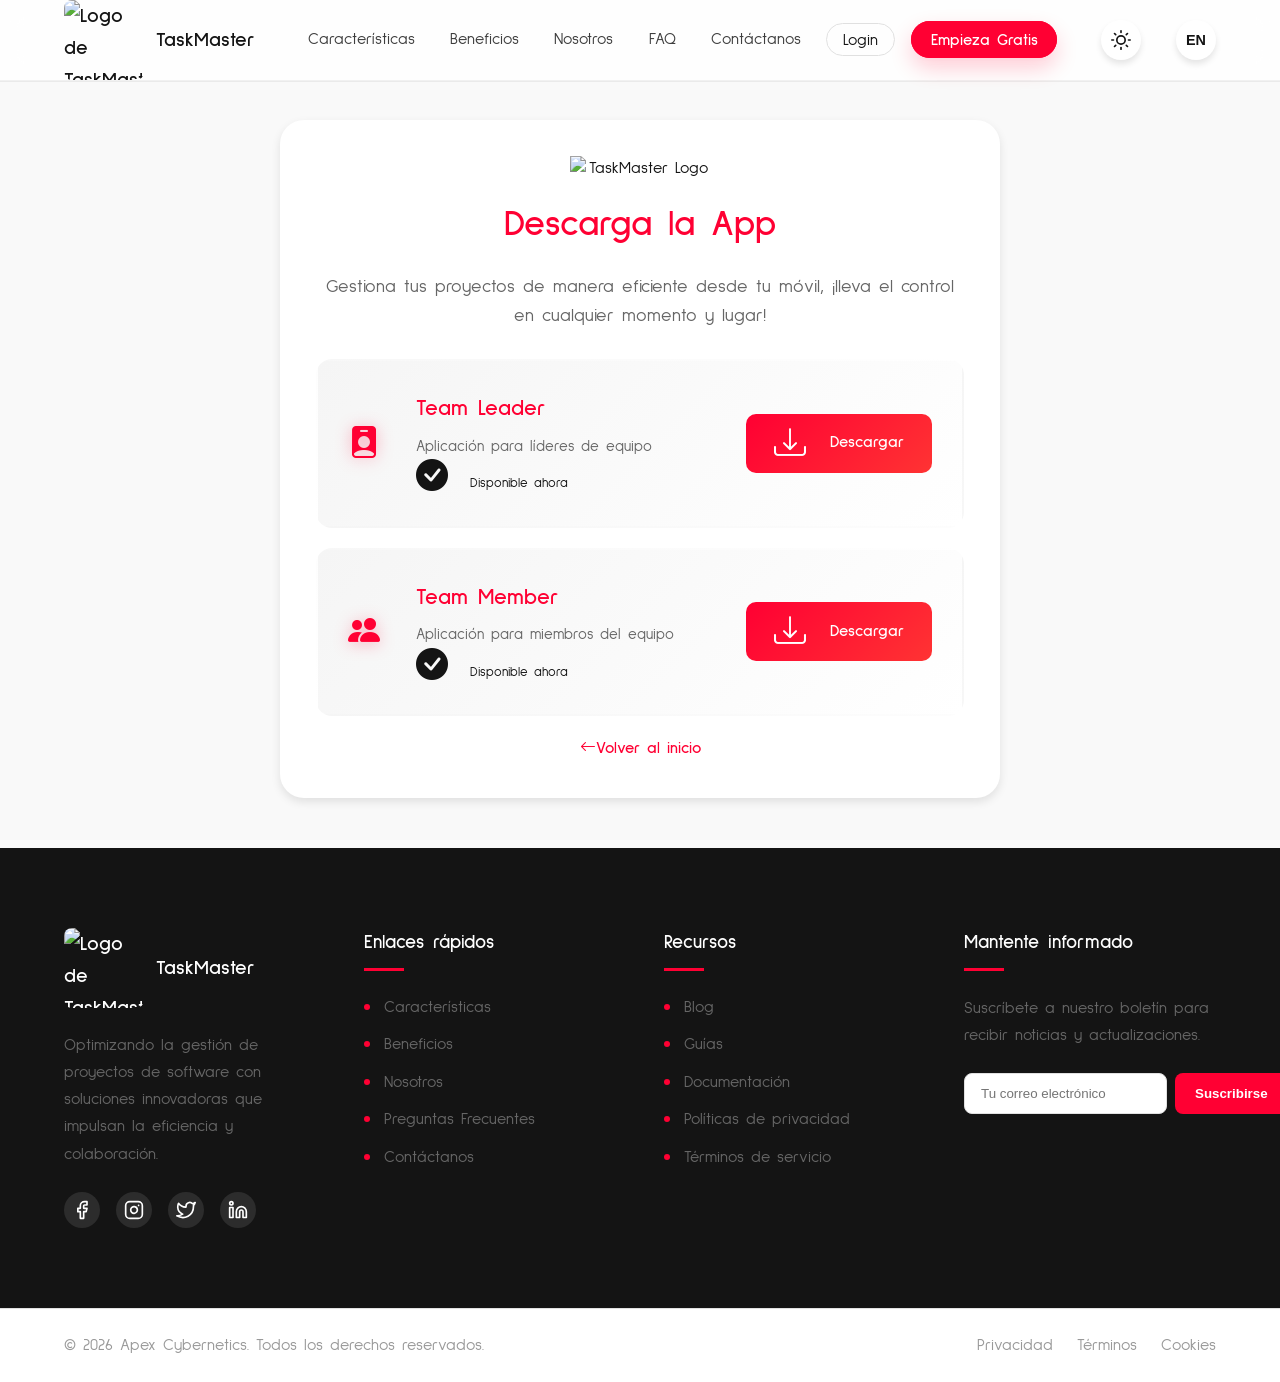
==== login.html @ 0cec5cf2 "fix" ====
<!DOCTYPE html>
<html lang="es">

<head>
  <meta charset="UTF-8">
  <meta http-equiv="X-UA-Compatible" content="IE=edge">
  <meta name="viewport" content="width=device-width, initial-scale=1.0">
  <meta name="description" content="TaskMaster - Una plataforma para optimizar la gestión de proyectos ">
  <link rel="preconnect" href="https://fonts.googleapis.com">
  <link rel="preconnect" href="https://fonts.gstatic.com" crossorigin>
  <link href="https://fonts.googleapis.com/css2?family=Sulphur+Point:wght@300;400;700&display=swap" rel="stylesheet">
  <link rel="stylesheet" href="https://cdn.jsdelivr.net/npm/bootstrap-icons@1.11.3/font/bootstrap-icons.css">
  <title>TaskMaster | Gestión de Proyectos </title>
  <link rel="stylesheet" href="styles/style.css">
</head>

<body>
  <nav class="navbar">
    <div class="nav-container">
      <a href="#" class="nav-logo">
        <img src="img/TaskMaster_logo.png" alt="Logo de TaskMaster" width="80" height="80">
        <span>TaskMaster</span>
      </a>
        <ul class="nav-menu">
          <li><a href="index.html#features" class="nav-link" data-i18n="nav.features">Características</a></li>
          <li><a href="index.html#benefits" class="nav-link" data-i18n="nav.benefits">Beneficios</a></li>
          <li><a href="index.html#about" class="nav-link" data-i18n="nav.about">Nosotros</a></li>
          <li><a href="index.html#faq-section" class="nav-link" data-i18n="nav.faq">FAQ</a></li>
          <li><a href="index.html#contact" class="nav-link" data-i18n="nav.contact">Contáctanos</a></li>
          <li>
            <a href="login.html" class="nav-link button-link button-link-login" target="_blank" rel="noopener">
              Login
            </a>
          </li>
          <li>
            <a href="login.html" class="nav-link button-link button-link-primary" target="_blank" rel="noopener">
              Empieza Gratis
            </a>
          </li>
        </ul>
      <button class="theme-toggle" aria-label="Cambiar modo oscuro/claro" title="Cambiar tema">
        <svg class="sun-icon" xmlns="http://www.w3.org/2000/svg" width="20" height="20" viewBox="0 0 24 24" fill="none" stroke="currentColor" stroke-width="2" stroke-linecap="round" stroke-linejoin="round">
          <circle cx="12" cy="12" r="5"></circle>
          <line x1="12" y1="1" x2="12" y2="3"></line>
          <line x1="12" y1="21" x2="12" y2="23"></line>
          <line x1="4.22" y1="4.22" x2="5.64" y2="5.64"></line>
          <line x1="18.36" y1="18.36" x2="19.78" y2="19.78"></line>
          <line x1="1" y1="12" x2="3" y2="12"></line>
          <line x1="21" y1="12" x2="23" y2="12"></line>
          <line x1="4.22" y1="19.78" x2="5.64" y2="18.36"></line>
          <line x1="18.36" y1="5.64" x2="19.78" y2="4.22"></line>
        </svg>
        <svg class="moon-icon" xmlns="http://www.w3.org/2000/svg" width="20" height="20" viewBox="0 0 24 24" fill="none" stroke="currentColor" stroke-width="2" stroke-linecap="round" stroke-linejoin="round">
          <path d="M21 12.79A9 9 0 1 1 11.21 3 7 7 0 0 0 21 12.79z"></path>
        </svg>
      </button>
      <button class="language-toggle" aria-label="Cambiar idioma" title="Change Language">
        <span class="lang-text">EN</span>
      </button>
      <button class="hamburger" aria-label="Menú" aria-expanded="false">
        <span class="bar"></span>
        <span class="bar"></span>
        <span class="bar"></span>
      </button>
    </div>
  </nav>


    
  <section class="download-section d-flex align-items-center justify-content-center">
  <div class="container">
    <div class="row justify-content-center">
      <div class="col-lg-6 col-md-8">
        <div class="download-card shadow-lg p-5 rounded-4 text-center">
          <img src="img/TaskMaster_logo.png" alt="TaskMaster Logo" width="100" class="mb-4" />
          <h2 class="mb-3 download-title">Descarga la App</h2>
          <p class="text-muted mb-4">Gestiona tus proyectos de manera eficiente desde tu móvil, ¡lleva el control en cualquier momento y lugar!</p>

          <!-- Contenedor para las dos plataformas lado a lado -->
          <div class="platforms">
            <!-- Tarjeta Android - Team Leader -->
            <div class="platform-card platform-team-leader">
              <div class="platform-left">
                <div class="platform-header">
                  <i class="bi bi-person-badge-fill icon-leader"></i>
                </div>
                <div class="platform-info">
                  <h5 class="platform-title">Team Leader</h5>
                  <p class="text-muted small mb-3">Aplicación para líderes de equipo</p>
                  <small class="text-success d-block mb-3">
                    <i class="bi bi-check-circle-fill"></i> Disponible ahora
                  </small>
                </div>
              </div>
              <a href="https://drive.google.com/file/d/1xfZRQQLctz9yBfrIjPKc8a32KSECrGe6/view?usp=sharing" class="btn btn-download">
                <i class="bi bi-download me-2"></i>Descargar
              </a>
            </div>

            <!-- Tarjeta Android - Team Member -->
            <div class="platform-card platform-team-member">
              <div class="platform-left">
                <div class="platform-header">
                  <i class="bi bi-people-fill fs-1 icon-people"></i>
                </div>
                <div class="platform-info">
                  <h5 class="platform-title">Team Member</h5>
                  <p class="text-muted small mb-3">Aplicación para miembros del equipo</p>
                  <small class="text-success d-block mb-3">
                    <i class="bi bi-check-circle-fill"></i> Disponible ahora
                  </small>
                </div>
              </div>
              <a href="https://drive.google.com/file/d/1HDYOTiyFlEiQrN_sR8VuqhaZn_qUZAVD/view?usp=sharing" class="btn btn-download">
                <i class="bi bi-download me-2"></i>Descargar
              </a>
            </div>
          </div>

          <div class="mt-4">
            <a href="index.html" class="back-link">
              <i class="bi bi-arrow-left me-2"></i>Volver al inicio
            </a>
          </div>
        </div>
      </div>
    </div>
  </div>
</section>










    
  <footer class="footer">
    <div class="footer-top">
      <div class="container">
        <div class="footer-grid">
          <div class="footer-info">
            <a href="#" class="footer-logo">
              <img src="img/TaskMaster_logo.png" alt="Logo de TaskMaster" width="80" height="80">
              <span>TaskMaster</span>
            </a>
            <p data-i18n="footer.description">Optimizando la gestión de proyectos de software con soluciones innovadoras que impulsan la eficiencia y
              colaboración.</p>
            <div class="footer-social">
              <a href="https://www.facebook.com" target="_blank" rel="noopener" aria-label="Facebook"
                class="social-link">
                <svg xmlns="http://www.w3.org/2000/svg" width="20" height="20" viewBox="0 0 24 24" fill="none"
                  stroke="currentColor" stroke-width="2" stroke-linecap="round" stroke-linejoin="round">
                  <path d="M18 2h-3a5 5 0 0 0-5 5v3H7v4h3v8h4v-8h3l1-4h-4V7a1 1 0 0 1 1-1h3z"></path>
                </svg>
              </a>
              <a href="https://www.instagram.com" target="_blank" rel="noopener" aria-label="Instagram"
                class="social-link">
                <svg xmlns="http://www.w3.org/2000/svg" width="20" height="20" viewBox="0 0 24 24" fill="none"
                  stroke="currentColor" stroke-width="2" stroke-linecap="round" stroke-linejoin="round">
                  <rect x="2" y="2" width="20" height="20" rx="5" ry="5"></rect>
                  <path d="M16 11.37A4 4 0 1 1 12.63 8 4 4 0 0 1 16 11.37z"></path>
                  <line x1="17.5" y1="6.5" x2="17.51" y2="6.5"></line>
                </svg>
              </a>
              <a href="https://www.x.com" target="_blank" rel="noopener" aria-label="X (Twitter)" class="social-link">
                <svg xmlns="http://www.w3.org/2000/svg" width="20" height="20" viewBox="0 0 24 24" fill="none"
                  stroke="currentColor" stroke-width="2" stroke-linecap="round" stroke-linejoin="round">
                  <path
                    d="M23 3a10.9 10.9 0 0 1-3.14 1.53 4.48 4.48 0 0 0-7.86 3v1A10.66 10.66 0 0 1 3 4s-4 9 5 13a11.64 11.64 0 0 1-7 2c9 5 20 0 20-11.5a4.5 4.5 0 0 0-.08-.83A7.72 7.72 0 0 0 23 3z">
                  </path>
                </svg>
              </a>
              <a href="https://www.linkedin.com" target="_blank" rel="noopener" aria-label="LinkedIn"
                class="social-link">
                <svg xmlns="http://www.w3.org/2000/svg" width="20" height="20" viewBox="0 0 24 24" fill="none"
                  stroke="currentColor" stroke-width="2" stroke-linecap="round" stroke-linejoin="round">
                  <path d="M16 8a6 6 0 0 1 6 6v7h-4v-7a2 2 0 0 0-2-2 2 2 0 0 0-2 2v7h-4v-7a6 6 0 0 1 6-6z"></path>
                  <rect x="2" y="9" width="4" height="12"></rect>
                  <circle cx="4" cy="4" r="2"></circle>
                </svg>
              </a>
            </div>
          </div>

          <div class="footer-links">
            <h3 data-i18n="footer.quick_links">Enlaces rápidos</h3>
            <ul>
              <li><a href="index.html#features" data-i18n="nav.features">Características</a></li>
              <li><a href="index.html#benefits" data-i18n="nav.benefits">Beneficios</a></li>
              <li><a href="index.html#about" data-i18n="nav.about">Nosotros</a></li>
              <li><a href="index.html#faq-section" data-i18n="faq.title">Preguntas frecuentes</a></li>
              <li><a href="index.html#contact" data-i18n="nav.contact">Contáctanos</a></li>
            </ul>
          </div>

          <div class="footer-links">
            <h3 data-i18n="footer.resources">Recursos</h3>
            <ul>
              <li><a href="#" data-i18n="footer.blog">Blog</a></li>
              <li><a href="#" data-i18n="footer.guides">Guías</a></li>
              <li><a href="#" data-i18n="footer.documentation">Documentación</a></li>
              <li><a href="#" data-i18n="footer.privacy_policy">Políticas de privacidad</a></li>
              <li><a href="#" data-i18n="footer.terms_service">Términos de servicio</a></li>
            </ul>
          </div>

          <div class="footer-newsletter">
            <h3 data-i18n="footer.newsletter.title">Mantente informado</h3>
            <p data-i18n="footer.newsletter.description">Suscríbete a nuestro boletín para recibir noticias y actualizaciones.</p>
            <form class="newsletter-form">
              <input type="email" data-i18n-placeholder="contact.newsletter.placeholder" placeholder="Tu correo electrónico" required>
              <button type="submit" data-i18n="contact.newsletter.button">Suscribirse</button>
            </form>
          </div>
        </div>
      </div>
    </div>

    <div class="footer-bottom">
      <div class="container">
        <div class="footer-bottom-content">
          <p data-i18n="footer.copyright">&copy; 2025 WORKHUB. Todos los derechos reservados.</p>
          <div class="footer-bottom-links">
            <a href="#" data-i18n="footer.privacy">Privacidad</a>
            <a href="#" data-i18n="footer.terms">Términos</a>
            <a href="#" data-i18n="footer.cookies">Cookies</a>
          </div>
        </div>
      </div>
    </div>
  </footer>

  <script type="text/javascript" src="https://cdn.emailjs.com/sdk/3.6.2/email.min.js" defer></script>
  <script src="js/script.js" defer></script>

</body>

</html>
---- styles/style.css ----
:root {
  --primary: #FF0033;
  --secondary: #141414;
  --white: #ffffff;
  --light-gray: #f5f5f5;
  --medium-gray: #e0e0e0;
  --dark-gray: #333333;
  --text-gray: #666666;
  --gradient-primary: linear-gradient(135deg, #ff0000 0%, #ff0707 100%);
  --shadow: 0 4px 6px rgba(0, 0, 0, 0.1);
  --shadow-lg: 0 10px 25px rgba(0, 0, 0, 0.1);
  --shadow-hover: 0 10px 20px rgba(0, 0, 0, 0.15);
  --transition: all 0.3s ease;
  --border-radius: 8px;
  --border-radius-lg: 12px;
  
  /* Variables específicas para modo claro */
  --bg-primary: #ffffff;
  --bg-secondary: #f5f5f5;
  --bg-tertiary: #141414;
  --text-primary: #141414;
  --text-secondary: #666666;
  --text-muted: #999999;
  --border-color: #e0e0e0;
  --card-bg: #ffffff;
  --nav-bg: #ffffff;
}

/* Variables para modo oscuro */
[data-theme="dark"] {
  --bg-primary: #0a0a0a;
  --bg-secondary: #141414;
  --bg-tertiary: #1a1a1a;
  --text-primary: #ffffff;
  --text-secondary: #cccccc;
  --text-muted: #888888;
  --border-color: #333333;
  --card-bg: #1a1a1a;
  --nav-bg: #0a0a0a;
  --shadow: 0 4px 6px rgba(0, 0, 0, 0.3);
  --shadow-lg: 0 10px 25px rgba(0, 0, 0, 0.4);
  --shadow-hover: 0 10px 20px rgba(0, 0, 0, 0.5);
  --light-gray: #1a1a1a;
  --medium-gray: #333333;
}

* {
  margin: 0;
  padding: 0;
  box-sizing: border-box;
}

html {
  scroll-behavior: smooth;
}

body {
  font-family: 'Sulphur Point', sans-serif;
  line-height: 1.6;
  color: var(--text-primary);
  background-color: var(--bg-primary);
  transition: background-color 0.3s ease, color 0.3s ease;
}

img {
  max-width: 100%;
  height: auto;
  display: block;
}

.container {
  width: 100%;
  max-width: 1200px;
  margin: 0 auto;
  padding: 0 1.5rem;
}

.section-title {
  font-size: 2.5rem;
  text-align: center;
  margin-bottom: 2.5rem;
  position: relative;
}

.section-title::after {
  content: '';
  display: block;
  width: 80px;
  height: 4px;
  background-color: var(--primary);
  margin: 10px auto 0;
  border-radius: 2px;
}

.highlight {
  color: var(--primary);
}

.features {
  padding: 6rem 0;
  background: linear-gradient(180deg, var(--bg-primary) 0%, var(--bg-secondary) 100%);
  color: var(--text-primary);
  transition: background-color 0.3s ease;
  position: relative;
  overflow: hidden;
}

.features .section-title {
  color: var(--text-primary);
}

.features::before {
  content: '';
  position: absolute;
  inset: 0;
  background-image: radial-gradient(circle at 15% 20%, rgba(255, 0, 51, 0.06) 0%, transparent 35%),
                    radial-gradient(circle at 85% 80%, rgba(255, 0, 51, 0.05) 0%, transparent 32%);
  pointer-events: none;
}

.features .container {
  position: relative;
  z-index: 1;
}

.section-heading--centered {
  text-align: center;
  margin-bottom: 3rem;
}

.section-kicker {
  color: var(--primary);
  font-size: 0.85rem;
  font-weight: 700;
  letter-spacing: 0.22em;
  text-transform: uppercase;
  margin-bottom: 0.75rem;
}

.feature-slider {
  max-width: 1180px;
  margin: 0 auto;
}

.feature-viewport {
  min-height: 540px;
}

.feature-slide {
  display: none;
  align-items: center;
  gap: 3rem;
  background: rgba(255, 255, 255, 0.72);
  border: 1px solid rgba(0, 0, 0, 0.05);
  border-radius: 32px;
  padding: 2rem;
  box-shadow: 0 18px 45px rgba(0, 0, 0, 0.08);
  backdrop-filter: blur(10px);
  -webkit-backdrop-filter: blur(10px);
}

[data-theme="dark"] .feature-slide {
  background: rgba(26, 26, 26, 0.84);
  border-color: rgba(255, 255, 255, 0.06);
  box-shadow: 0 18px 45px rgba(0, 0, 0, 0.28);
}

.feature-slide.active {
  display: flex;
  animation: fadeInUp 0.6s ease;
}

.feature-slide--reverse {
  flex-direction: row-reverse;
}

.feature-copy,
.feature-media {
  flex: 1;
}

.feature-copy {
  padding: 0.5rem 0;
}

.feature-icon {
  width: 56px;
  height: 56px;
  border-radius: 18px;
  background: rgba(255, 0, 51, 0.08);
  color: var(--primary);
  display: inline-flex;
  align-items: center;
  justify-content: center;
  font-size: 1.35rem;
  margin-bottom: 1.25rem;
}

.feature-copy h3 {
  font-size: 2rem;
  line-height: 1.15;
  margin-bottom: 1rem;
  color: var(--text-primary);
}

.feature-copy p {
  font-size: 1.05rem;
  line-height: 1.75;
  color: var(--text-secondary);
  margin-bottom: 1.5rem;
}

.feature-points {
  list-style: none;
  display: grid;
  gap: 0.85rem;
}

.feature-points li {
  display: flex;
  align-items: center;
  gap: 0.75rem;
  color: var(--text-primary);
  font-weight: 600;
}

.feature-points i {
  color: var(--primary);
  font-size: 1.15rem;
}

.feature-media {
  display: flex;
  justify-content: center;
}

.feature-media img {
  width: 100%;
  max-width: 520px;
  height: 420px;
  object-fit: cover;
  border-radius: 28px;
  box-shadow: 0 20px 45px rgba(0, 0, 0, 0.14);
}

.feature-controls {
  margin-top: 1.75rem;
  display: flex;
  align-items: center;
  justify-content: center;
  gap: 1rem;
}

.feature-arrow {
  width: 52px;
  height: 52px;
  border-radius: 50%;
  border: 1px solid var(--border-color);
  background: var(--card-bg);
  color: var(--text-primary);
  display: inline-flex;
  align-items: center;
  justify-content: center;
  cursor: pointer;
  box-shadow: var(--shadow);
  transition: var(--transition);
}

.feature-arrow:hover {
  background: var(--primary);
  color: var(--white);
  border-color: var(--primary);
  transform: translateY(-2px);
}

.feature-dots {
  display: flex;
  align-items: center;
  gap: 0.8rem;
}

.feature-dot {
  width: 12px;
  height: 12px;
  border: 0;
  border-radius: 999px;
  background: rgba(255, 0, 51, 0.22);
  cursor: pointer;
  transition: all 0.3s ease;
  padding: 0;
}

.feature-dot.active {
  width: 34px;
  background: var(--primary);
}

.feature-dot:hover {
  background: var(--primary);
}

.navbar {
  background: rgba(255, 255, 255, 0.82);
  backdrop-filter: blur(14px);
  -webkit-backdrop-filter: blur(14px);
  box-shadow: 0 1px 0 rgba(0, 0, 0, 0.06);
  border-bottom: 1px solid rgba(0, 0, 0, 0.05);
  position: fixed;
  width: 100%;
  top: 0;
  left: 0;
  z-index: 1000;
  transition: background-color 0.3s ease;
}

.nav-container {
  display: flex;
  justify-content: space-between;
  align-items: center;
  min-height: 72px;
  padding: 0 1.5rem;
  max-width: 1200px;
  margin: 0 auto;
}

.nav-logo {
  display: flex;
  align-items: center;
  text-decoration: none;
  color: var(--text-primary);
  font-weight: 700;
  font-size: 1.25rem;
  transition: color 0.3s ease;
}

.nav-logo img {
  margin-right: 0.75rem;
  border-radius: var(--border-radius);
}

.nav-menu {
  display: flex;
  align-items: center;
  list-style: none;
}

.nav-menu li {
  margin-left: 1rem;
}

.nav-link {
  text-decoration: none;
  color: rgba(20, 20, 20, 0.82);
  font-weight: 500;
  transition: var(--transition);
  padding: 0.45rem 0.6rem;
  position: relative;
}

.nav-link::after {
  content: '';
  position: absolute;
  bottom: -2px;
  left: 0;
  width: 0;
  height: 2px;
  background-color: var(--primary);
  transition: var(--transition);
}

.nav-link:hover::after,
.nav-link.active::after {
  width: 100%;
}

.nav-link:hover,
.nav-link.active {
  color: var(--primary);
}

.button-link {
  background-color: transparent;
  color: var(--text-primary) !important;
  padding: 0.48rem 1rem;
  border-radius: 999px;
  transition: var(--transition);
  box-shadow: none;
  border: 1px solid transparent;
}

.button-link:hover {
  transform: translateY(-1px);
}

.button-link-login {
  border: 1px solid var(--border-color);
}

.button-link-login:hover {
  background-color: rgba(20, 20, 20, 0.04);
  color: var(--text-primary) !important;
  border-color: var(--primary);
}

.button-link-primary {
  background: var(--primary);
  color: var(--white) !important;
  font-weight: 700;
  padding: 0.6rem 1.15rem;
  box-shadow: 0 10px 22px rgba(255, 0, 51, 0.2);
  border: 1px solid var(--primary);
}

.button-link-primary:hover {
  background: var(--bg-tertiary);
  color: var(--white) !important;
  border-color: var(--bg-tertiary);
  transform: translateY(-2px);
}

[data-theme="dark"] .navbar {
  background: rgba(10, 10, 10, 0.82);
  border-bottom-color: rgba(255, 255, 255, 0.08);
}

[data-theme="dark"] .nav-link {
  color: rgba(255, 255, 255, 0.82);
}

.theme-toggle {
  display: flex;
  align-items: center;
  justify-content: center;
  width: 40px;
  height: 40px;
  border: none;
  border-radius: 50%;
  background-color: var(--card-bg);
  color: var(--text-primary);
  cursor: pointer;
  transition: all 0.3s ease;
  margin-left: 1rem;
  box-shadow: var(--shadow);
  position: relative;
}

.theme-toggle:hover {
  background-color: var(--primary);
  color: var(--white);
  transform: scale(1.1);
}

.theme-toggle .sun-icon,
.theme-toggle .moon-icon {
  position: absolute;
  transition: all 0.3s ease;
}

.theme-toggle .moon-icon {
  opacity: 0;
  transform: rotate(180deg);
}

[data-theme="dark"] .theme-toggle .sun-icon {
  opacity: 0;
  transform: rotate(180deg);
}

[data-theme="dark"] .theme-toggle .moon-icon {
  opacity: 1;
  transform: rotate(0deg);
}

.language-toggle {
  display: flex;
  align-items: center;
  justify-content: center;
  width: 40px;
  height: 40px;
  border: none;
  border-radius: 50%;
  background-color: var(--card-bg);
  color: var(--text-primary);
  cursor: pointer;
  transition: all 0.3s ease;
  margin-left: 0.5rem;
  box-shadow: var(--shadow);
  font-weight: 600;
  font-size: 0.9rem;
}

.language-toggle:hover {
  background-color: var(--primary);
  color: var(--white);
  transform: scale(1.1);
}

.lang-text {
  transition: all 0.3s ease;
}

.hamburger {
  display: none;
  background: none;
  border: none;
  cursor: pointer;
  margin-left: 1rem;
}

.bar {
  display: block;
  width: 25px;
  height: 3px;
  margin: 5px auto;
  background-color: var(--text-primary);
  transition: var(--transition);
}

.hero {
  min-height: calc(100vh - 70px);
  padding: 10rem 0 7rem;
  background-color: var(--bg-primary);
  width: 100%;
  display: flex;
  align-items: center;
  transition: background-color 0.3s ease;
}

.hero-container {
  display: flex;
  align-items: center;
  justify-content: center;
  gap: 2rem;
  max-width: 1200px;
  margin: 0 auto;
  padding: 0 1.5rem;
}

.hero-content {
  flex: 1;
  max-width: 760px;
  margin: 0 auto;
  text-align: center;
}

.hero-content h1 {
  font-size: 3rem;
  line-height: 1.2;
  margin-bottom: 1.5rem;
  color: var(--text-primary);
  transition: color 0.3s ease;
}

.hero-description {
  font-size: 1.25rem;
  margin-bottom: 2rem;
  color: var(--text-secondary);
  transition: color 0.3s ease;
}

.hero-actions {
  display: flex;
  flex-direction: row;
  justify-content: center;
  align-items: center;
  gap: 0.9rem;
  flex-wrap: wrap;
}

.cta-button {
  display: inline-flex;
  align-items: center;
  justify-content: center;
  background-color: var(--primary);
  color: var(--white);
  padding: 0.875rem 2rem;
  border-radius: var(--border-radius);
  text-decoration: none;
  font-weight: 600;
  transition: var(--transition);
  box-shadow: 0 4px 15px rgba(255, 0, 21, 0.3);
  min-width: 185px;
}

.cta-button:hover {
  background-color: var(--bg-tertiary);
  transform: translateY(-3px);
}

.cta-button-secondary {
  background-color: var(--primary);
}

.cta-button-secondary:hover {
  background-color: var(--bg-tertiary);
}

.hero-image {
  flex: 1;
  display: flex;
  justify-content: center;
}

.hero-image img {
  max-width: 100%;
  border-radius: var(--border-radius);
  box-shadow: var(--shadow);
}

.benefits {
  padding: 6rem 0;
  background: var(--bg-secondary);
  position: relative;
  overflow: hidden;
  transition: background 0.3s ease;
}

[data-theme="dark"] .benefits {
  background: linear-gradient(135deg, #1a1a1a 0%, #141414 100%);
}

.benefits::before {
  content: '';
  position: absolute;
  top: 0;
  left: 0;
  width: 100%;
  height: 100%;
  background-image: radial-gradient(circle at 20% 30%, rgba(255, 0, 51, 0.05) 0%, transparent 40%),
                    radial-gradient(circle at 80% 70%, rgba(255, 0, 51, 0.05) 0%, transparent 40%);
  z-index: 0;
}

.benefits .container {
  position: relative;
  z-index: 1;
}

.benefits-grid {
  display: grid;
  grid-template-columns: repeat(auto-fit, minmax(320px, 1fr));
  gap: 2.5rem;
  margin-top: 3rem;
}

.benefit-card {
  background-color: var(--card-bg);
  border-radius: 12px;
  padding: 2.5rem;
  box-shadow: 0 10px 30px rgba(0, 0, 0, 0.05);
  transition: all 0.4s ease;
  position: relative;
  overflow: hidden;
  display: flex;
  flex-direction: column;
  height: 100%;
  min-height: 320px;
}

[data-theme="dark"] .benefit-card {
  box-shadow: 0 10px 30px rgba(0, 0, 0, 0.3);
}

.benefit-card::before {
  content: '';
  position: absolute;
  bottom: 0;
  left: 0;
  width: 100%;
  height: 4px;
  background-color: var(--primary);
  transform: scaleX(0);
  transform-origin: left;
  transition: transform 0.4s ease;
}

.benefit-card:hover {
  transform: translateY(-12px);
  box-shadow: 0 15px 35px rgba(0, 0, 0, 0.1);
}

.benefit-card:hover::before {
  transform: scaleX(1);
}

.benefit-icon {
  margin-bottom: 1.5rem;
  display: inline-block;
  background-color: rgb(255, 0, 0);
  border-radius: 50%;
  width: 80px;
  height: 80px;
  display: flex;
  align-items: center;
  justify-content: center;
  transition: all 0.3s ease;
}

.benefit-card:hover .benefit-icon {
  background-color: rgb(255, 106, 106);
  transform: scale(1.1);
}

.benefit-card h3 {
  font-size: 1.5rem;
  margin-bottom: 1rem;
  font-weight: 700;
  color: var(--text-primary);
  transition: color 0.3s ease;
}

.benefit-card p {
  margin-bottom: auto;
  color: var(--text-secondary);
  line-height: 1.7;
  transition: color 0.3s ease;
}

.benefit-link {
  display: inline-flex;
  align-items: center;
  text-decoration: none;
  color: var(--primary);
  font-weight: 600;
  margin-top: 1.5rem;
  transition: all 0.3s ease;
}

.benefit-link span {
  margin-left: 5px;
  transition: all 0.3s ease;
}

.benefit-link:hover {
  color: var(--text-primary);
}

.benefit-link:hover span {
  transform: translateX(5px);
}

/* About section */
.about {
  background: linear-gradient(135deg, #000 60%, #111 100%);
  color: #fff;
  padding: 5rem 2rem;
  position: relative;
  overflow: hidden;
}

.about::before {
  content: "";
  position: absolute;
  top: 0;
  left: -50%;
  width: 200%;
  height: 200%;
  background: repeating-linear-gradient(
    45deg,
    rgba(255, 255, 255, 0.03) 0,
    rgba(255, 255, 255, 0.03) 2px,
    transparent 2px,
    transparent 6px
  );
  animation: moveLines 15s linear infinite;
  z-index: 0;
}

.about .container {
  position: relative;
  z-index: 1;
}

.about-content {
  max-width: 800px;
  margin: 0 auto;
  text-align: center;
}

.about-content p {
  margin-bottom: 1.5rem;
  font-size: 1.1rem;
  color: #bbb;
  transition: color 0.3s ease;
}

.about .section-title {
  color: #fff;
  text-transform: uppercase;
  letter-spacing: 2px;
}

.about-video {
  max-width: 800px;
  margin: 3rem auto 0;
  border-radius: 24px;
  overflow: hidden;
  box-shadow: 0 0 35px rgba(255, 255, 255, 0.25), 0 0 70px rgba(255, 255, 255, 0.15);
  background: transparent;
  transition: transform 0.4s ease, box-shadow 0.4s ease;
}

.about-video:hover {
  transform: scale(1.02);
  box-shadow: 0 0 50px rgba(255, 255, 255, 0.35), 0 0 100px rgba(255, 255, 255, 0.2);
}

.faq-section {
  padding: 5rem 0;
  background-color: var(--bg-secondary);
  transition: background-color 0.3s ease;
}

.faq-list {
  max-width: 800px;
  margin: 0 auto;
}

.faq-item {
  background-color: var(--card-bg);
  border-radius: var(--border-radius);
  margin-bottom: 1rem;
  overflow: hidden;
  box-shadow: var(--shadow);
  transition: all 0.3s ease;
}

.faq-question {
  width: 100%;
  text-align: left;
  padding: 1.5rem;
  background-color: var(--card-bg);
  border: none;
  font-size: 1.1rem;
  font-weight: 600;
  cursor: pointer;
  display: flex;
  justify-content: space-between;
  align-items: center;
  position: relative;
  color: var(--text-primary);
  transition: all 0.3s ease;
}

.faq-icon {
  position: relative;
  width: 20px;
  height: 20px;
}

.faq-icon::before,
.faq-icon::after {
  content: '';
  position: absolute;
  background-color: var(--primary);
  transition: var(--transition);
}

.faq-icon::before {
  width: 100%;
  height: 2px;
  top: 50%;
  transform: translateY(-50%);
}

.faq-icon::after {
  width: 2px;
  height: 100%;
  left: 50%;
  transform: translateX(-50%);
}

.faq-question[aria-expanded="true"] .faq-icon::after {
  transform: translateX(-50%) rotate(90deg);
  opacity: 0;
}

.faq-answer {
  padding: 0;
  max-height: 0;
  overflow: hidden;
  transition: var(--transition);
}

.faq-item.active .faq-answer {
  padding: 0 1.5rem 1.5rem;
  max-height: 500px;
}

.contact {
  padding: 5rem 0;
  background-color: var(--bg-secondary);
  position: relative;
  transition: background-color 0.3s ease;
}

.contact .container {
  max-width: 1200px;
  margin: 0 auto;
  padding: 0 1.5rem;
}

.contact-wrapper {
  display: grid;
  grid-template-columns: repeat(2, 1fr);
  gap: 2rem;
  align-items: stretch;
}

.contact-info {
  background-color: var(--bg-tertiary);
  color: var(--white);
  padding: 3rem;
  border-radius: 10px;
  display: flex;
  flex-direction: column;
  position: relative;
  z-index: 1;
  transition: background-color 0.3s ease;
}

.contact-info::before {
  content: '';
  position: absolute;
  top: 0;
  left: 0;
  width: 100%;
  height: 100%;
  background-image: 
    radial-gradient(circle at 10% 20%, rgba(255, 0, 0, 0.384) 0%, transparent 50%),
    radial-gradient(circle at 90% 80%, rgba(255, 0, 0, 0.521) 0%, transparent 40%);
  z-index: -1;
  border-radius: 10px;
}

.contact-info h2 {
  font-size: 2.5rem;
  margin-bottom: 1.5rem;
  line-height: 1.2;
}

.contact-description {
  margin-bottom: 2.5rem;
  color: #ccc;
  font-size: 1.1rem;
}

.contact-methods {
  display: flex;
  flex-direction: column;
  gap: 1.5rem;
  margin-bottom: 2.5rem;
}

.contact-method {
  display: flex;
  align-items: center;
  gap: 1rem;
}

.contact-icon {
  width: 40px;
  height: 40px;
  display: flex;
  align-items: center;
  justify-content: center;
  background-color: rgba(255, 255, 255, 0.1);
  border-radius: 50%;
  color: #990000;
}

.contact-text h3 {
  font-size: 1.1rem;
  margin-bottom: 0.25rem;
}

.contact-text p {
  color: #ccc;
}

.contact-social {
  display: flex;
  gap: 1rem;
  margin-top: auto;
}

.social-icon {
  display: flex;
  align-items: center;
  justify-content: center;
  width: 40px;
  height: 40px;
  background-color: rgba(255, 255, 255, 0.1);
  border-radius: 50%;
  color: #ffffff;
  transition: all 0.3s ease;
}

.social-icon:hover {
  background-color: #ff0000;
  transform: translateY(-5px);
}

.contact-form-container {
  display: flex;
  align-items: center;
  justify-content: center;
}

.form-card {
  width: 100%;
  background-color: var(--card-bg);
  border-radius: 10px;
  padding: 3rem;
  box-shadow: 0 10px 25px rgba(0, 0, 0, 0.1);
  transition: all 0.3s ease;
}

[data-theme="dark"] .form-card {
  box-shadow: 0 10px 25px rgba(0, 0, 0, 0.3);
}

.form-card h3 {
  font-size: 1.75rem;
  margin-bottom: 0.75rem;
  color: var(--text-primary);
  transition: color 0.3s ease;
}

.form-card > p {
  color: var(--text-secondary);
  margin-bottom: 2rem;
  transition: color 0.3s ease;
}

.contact-form {
  display: flex;
  flex-direction: column;
  gap: 1.25rem;
}

.form-group {
  margin-bottom: 0;
}

.form-group label {
  display: block;
  margin-bottom: 0.5rem;
  font-weight: 600;
  color: var(--text-primary);
  transition: color 0.3s ease;
}

.form-group input,
.form-group textarea {
  width: 100%;
  padding: 0.875rem 1rem;
  border: 1px solid var(--border-color);
  border-radius: 8px;
  font-family: inherit;
  transition: all 0.3s ease;
  background-color: var(--card-bg);
  color: var(--text-primary);
}

.form-group input::placeholder,
.form-group textarea::placeholder {
  color: var(--text-muted);
}

.form-group input:focus,
.form-group textarea:focus {
  border-color: #ff0000;
  outline: none;
  box-shadow: 0 0 0 3px rgba(255, 132, 0, 0.1);
  background-color: var(--card-bg);
}

.submit-button {
  display: flex;
  align-items: center;
  justify-content: center;
  gap: 0.5rem;
  width: 100%;
  padding: 1rem;
  background: linear-gradient(135deg, #ff0000 0%, #ff0000 100%);
  color: #ffffff;
  border: none;
  border-radius: 8px;
  font-weight: 600;
  cursor: pointer;
  transition: all 0.3s ease;
  margin-top: 1rem;
}

.submit-button:hover {
  background: var(--bg-tertiary);
  transform: translateY(-3px);
  box-shadow: 0 10px 20px rgba(0, 0, 0, 0.15);
}

.submit-button svg {
  transition: all 0.3s ease;
}

.submit-button:hover svg {
  transform: translateX(5px);
}

.about-video-section {
  padding: 5rem 0;
  background-color: var(--bg-primary);
  transition: background-color 0.3s ease;
}

.about-video-section .section-title {
  color: var(--text-primary);
  transition: color 0.3s ease;
}

.about-video-description {
  text-align: center;
  color: var(--text-secondary);
  font-size: 1.15rem;
  margin-bottom: 2.5rem;
  transition: color 0.3s ease;
}

.video-wrapper {
  display: flex;
  justify-content: center;
  align-items: center;
  width: 100%;
  max-width: 800px;
  margin: 0 auto;
  border-radius: var(--border-radius);
  overflow: hidden;
  box-shadow: var(--shadow-lg);
  background: var(--bg-tertiary);
  transition: background 0.3s ease, box-shadow 0.3s ease;
}

.video-wrapper iframe {
  width: 100%;
  min-height: 350px;
  border: none;
  background: #000;
}

@media (max-width: 900px) {
  .video-wrapper iframe {
    min-height: 250px;
  }
}

@media (max-width: 600px) {
  .about-video-section {
    padding: 2.5rem 0;
  }
  .video-wrapper iframe {
    min-height: 180px;
  }
}

@media (max-width: 992px) {
  .contact-wrapper {
    grid-template-columns: 1fr;
  }
  
  .contact-info, .form-card {
    padding: 2.5rem;
  }
}

@media (max-width: 576px) {
  .contact {
    padding: 3rem 0;
  }
  
  .contact-info h2 {
    font-size: 2rem;
  }
  
  .contact-info, .form-card {
    padding: 2rem;
  }
}
.footer {
  background-color: var(--bg-tertiary);
  color: var(--white);
  transition: background-color 0.3s ease;
}

.footer-top {
  padding: 5rem 0;
  background-color: var(--bg-tertiary);
  transition: background-color 0.3s ease;
}

.footer-grid {
  display: grid;
  grid-template-columns: repeat(auto-fit, minmax(250px, 1fr));
  gap: 3rem;
}

.footer-info {
  display: flex;
  flex-direction: column;
}

.footer-logo {
  display: flex;
  align-items: center;
  text-decoration: none;
  color: var(--white);
  font-weight: 700;
  font-size: 1.25rem;
  margin-bottom: 1.5rem;
}

.footer-logo img {
  margin-right: 0.75rem;
  border-radius: var(--border-radius);
}

.footer-info p {
  color: var(--text-secondary);
  margin-bottom: 1.5rem;
  line-height: 1.7;
  transition: color 0.3s ease;
}

.footer-social {
  display: flex;
  gap: 1rem;
}

.social-link {
  display: flex;
  align-items: center;
  justify-content: center;
  width: 36px;
  height: 36px;
  background-color: rgba(255, 255, 255, 0.1);
  border-radius: 50%;
  color: var(--white);
  transition: var(--transition);
}

.social-link:hover {
  background-color: var(--primary);
  transform: translateY(-5px);
}

.footer-links h3 {
  font-size: 1.2rem;
  margin-bottom: 1.5rem;
  color: var(--white);
  position: relative;
  padding-bottom: 0.75rem;
}

.footer-links h3::after {
  content: '';
  position: absolute;
  bottom: 0;
  left: 0;
  width: 40px;
  height: 3px;
  background-color: var(--primary);
}

.footer-links ul {
  list-style: none;
}

.footer-links ul li {
  margin-bottom: 0.75rem;
}

.footer-links ul li:last-child {
  margin-bottom: 0;
}

.footer-links ul li a {
  color: var(--text-secondary);
  text-decoration: none;
  transition: var(--transition);
  position: relative;
  padding-left: 1.25rem;
}

.footer-links ul li a::before {
  content: '';
  position: absolute;
  left: 0;
  top: 50%;
  transform: translateY(-50%);
  width: 6px;
  height: 6px;
  border-radius: 50%;
  background-color: var(--primary);
  transition: var(--transition);
}

.footer-links ul li a:hover {
  color: var(--white);
  padding-left: 1.5rem;
}

.footer-links ul li a:hover::before {
  background-color: var(--white);
}

.footer-newsletter h3 {
  font-size: 1.2rem;
  margin-bottom: 1.5rem;
  color: var(--white);
  position: relative;
  padding-bottom: 0.75rem;
}

.footer-newsletter h3::after {
  content: '';
  position: absolute;
  bottom: 0;
  left: 0;
  width: 40px;
  height: 3px;
  background-color: var(--primary);
}

.footer-newsletter p {
  color: var(--text-secondary);
  margin-bottom: 1.5rem;
  line-height: 1.7;
  transition: color 0.3s ease;
}

.newsletter-form {
  display: flex;
  gap: 0.5rem;
}

.newsletter-form input {
  flex: 1;
  padding: 0.75rem 1rem;
  border: 1px solid var(--border-color);
  border-radius: var(--border-radius);
  background-color: var(--card-bg);
  color: var(--text-primary);
  transition: all 0.3s ease;
}

.newsletter-form input:focus {
  outline: none;
  border-color: var(--primary);
}

.newsletter-form button {
  padding: 0.75rem 1.25rem;
  border: none;
  border-radius: var(--border-radius);
  background-color: var(--primary);
  color: var(--white);
  font-weight: 600;
  cursor: pointer;
  transition: var(--transition);
}

.newsletter-form button:hover {
  background-color: #830404;
}

.footer-bottom {
  padding: 1.5rem 0;
  background-color: var(--bg-primary);
  border-top: 1px solid var(--border-color);
  transition: all 0.3s ease;
}

.footer-bottom-content {
  display: flex;
  justify-content: space-between;
  align-items: center;
}

.footer-copy-wrap {
  display: flex;
  align-items: center;
  gap: 0.6rem;
}

.footer-inline-apex {
  height: 50px;
  width: auto;
  display: inline-block;
}

@media (max-width: 700px) {
  .footer-bottom-content {
    flex-direction: column;
    gap: 0.6rem;
    align-items: center;
  }
  .footer-inline-apex {
    height: 30px;
  }
}

.footer-bottom-content p {
  color: var(--text-muted);
  transition: color 0.3s ease;
}

.footer-bottom-links {
  display: flex;
  gap: 1.5rem;
}

.footer-bottom-links a {
  color: var(--text-muted);
  text-decoration: none;
  transition: var(--transition);
}

.footer-bottom-links a:hover {
  color: var(--primary);
}

[data-theme="dark"] .navbar {
  border-bottom: 1px solid rgba(255, 255, 255, 0.1);
}

[data-theme="dark"] .nav-menu {
  border-top: 1px solid rgba(255, 255, 255, 0.1);
}

[data-theme="dark"] .hero-image img,
[data-theme="dark"] .feature-image img {
  border: 1px solid rgba(255, 255, 255, 0.1);
}

[data-theme="dark"] .section-title::after {
  box-shadow: 0 0 10px rgba(255, 0, 0, 0.3);
}

*, *::before, *::after {
  transition: background-color 0.3s ease, border-color 0.3s ease, color 0.3s ease;
}

[data-theme="dark"] ::-webkit-scrollbar {
  width: 8px;
}

[data-theme="dark"] ::-webkit-scrollbar-track {
  background: var(--bg-secondary);
}

[data-theme="dark"] ::-webkit-scrollbar-thumb {
  background: var(--primary);
  border-radius: 4px;
}

[data-theme="dark"] ::-webkit-scrollbar-thumb:hover {
  background: #ff0000;
}

[data-theme="dark"] .contact-description {
  color: #bbbbbb;
}

[data-theme="dark"] .contact-text p {
  color: #bbbbbb;
}

[data-theme="dark"] .cta-button:hover {
  box-shadow: 0 4px 15px rgb(255, 0, 0);
}

[data-theme="dark"] .theme-toggle:hover {
  box-shadow: 0 0 15px rgb(255, 0, 0);
}

@media (max-width: 768px) {
  .theme-toggle {
    order: -1;
    margin-left: 0;
    margin-right: 0.5rem;
  }
  
  .language-toggle {
    order: -1;
    margin-left: 0;
    margin-right: 0.5rem;
  }
  
  .nav-container {
    gap: 1rem;
  }

  /* Móvil: ocultar la imagen del logo y centrar solo el nombre para evitar solapamiento con el hamburguer */
  .nav-logo img {
    display: none !important;
  }

  .nav-logo {
    justify-content: center;
    width: 100%;
    position: relative; /* para posicionar el span centrado */
  }

  .nav-logo span {
    position: absolute;
    left: 50%;
    transform: translateX(-50%);
    display: inline-block;
    white-space: nowrap;
  }
}

@keyframes fadeInUp {
  from {
    opacity: 0;
    transform: translateY(30px);
  }
  to {
    opacity: 1;
    transform: translateY(0);
  }
}

@keyframes moveLines {
  from { 
    transform: translateY(0); 
  }
  to { 
    transform: translateY(-50%); 
  }
}

.feature-item,
.benefit-card,
.section-title {
  opacity: 0;
  transition: opacity 0.8s ease, transform 0.8s ease;
}

.feature-item.animate,
.benefit-card.animate,
.section-title.animate {
  opacity: 1;
  animation: fadeInUp 0.8s ease forwards;
}

.benefit-card:nth-child(2).animate {
  animation-delay: 0.2s;
}

.benefit-card:nth-child(3).animate {
  animation-delay: 0.4s;
}


.form-group.error input,
.form-group.error textarea {
  border-color: #dc3545;
  background-color: rgba(220, 53, 69, 0.05);
}

.error-message {
  color: #dc3545;
  font-size: 0.85rem;
  margin-top: 0.25rem;
}

.success-message {
  text-align: center;
  padding: 2rem;
  background-color: rgba(40, 167, 69, 0.1);
  border-radius: var(--border-radius);
  border: 1px solid rgba(40, 167, 69, 0.2);
}

.success-message h3 {
  color: #28a745;
  margin-bottom: 1rem;
}

/* Media Queries */
@media (max-width: 992px) {
  .hero-content h1 {
    font-size: 2.5rem;
  }
  
  .feature-slide,
  .feature-slide--reverse {
    flex-direction: column;
    text-align: center;
    gap: 2rem;
  }

  .feature-points {
    justify-items: center;
  }
  
  .contact-wrapper {
    flex-direction: column;
  }
  
  .contact-info {
    padding: 3rem 2rem;
  }
  
  .contact-form-container {
    padding: 2rem;
  }
  
  .form-card {
    padding: 2rem;
  }
}


@media (max-width: 768px) {
  .hero-container {
    flex-direction: column;
    align-items: center;
    text-align: center;
  }

  .hero-content {
    order: 1;
    width: 100%;
    max-width: 720px;
    padding: 0 1rem;
  }

  .hero-actions {
    width: 100%;
  }

  .hero-actions .cta-button {
    flex: 1 1 180px;
  }

  .feature-slider {
    margin-top: 0.5rem;
  }

  .feature-viewport {
    min-height: auto;
  }

  .feature-slide {
    padding: 1.5rem;
  }

  .feature-copy h3 {
    font-size: 1.6rem;
  }

  .feature-copy p {
    font-size: 1rem;
  }

  .feature-media img {
    max-width: 100%;
    height: 300px;
  }

  .feature-controls {
    gap: 0.75rem;
  }

  .explore__image, .app-mockup {
    order: 2;
    width: 100%;
    display: flex;
    justify-content: center;
    margin-top: 1rem;
  }


  .app-mockup {
    width: 320px;
    height: auto;
    display: flex;
    flex-direction: column; 
    align-items: center;
    gap: 0; 
    position: relative; 
  }

  .phone {
    position: relative;
    width: 200px;
    height: 400px;
    border-width: 12px;
    border-radius: 32px;
    transform: none !important; 
    top: 0 !important;
    left: 0 !important;
  }

  .phone-front, .phone-back {
    transform: none !important;
    opacity: 1 !important;
    margin: 0 8px;
    position: relative;
  }


  .app-mockup .phone + .phone {
    margin-top: -140px; 
  }

  .app-mockup .phone-front {
    z-index: 3;
  }

  .app-mockup .phone-back {
    z-index: 2;
  }

  /* Mostrar solo un teléfono en móvil: ocultar el de atrás y centrar el principal */
  .app-mockup .phone-back {
    display: none !important;
  }

  .app-mockup .phone-front {
    position: relative;
    margin: 0 auto;
    left: 0 !important;
    top: 0 !important;
    transform: none !important;
    width: 200px;
    height: 400px;
    z-index: 3;
  }

  .phone img {
    width: 100%;
    height: 100%;
    object-fit: cover;
  }

  /* Estilos específicos para la página de login: hacer la card y las platform-cards responsivas */
  .download-section .download-card {
    max-width: 520px;
    padding: 28px;
    box-shadow: 0 8px 20px rgba(0,0,0,0.08);
  }

  .download-section .download-card img {
    width: 84px;
    height: auto;
  }

  .download-section .download-card h2 {
    font-size: 1.75rem;
  }

  .download-section .platforms {
    gap: 12px;
  }

  .download-section .platform-card {
    flex-direction: row; 
    align-items: center;
    justify-content: space-between;
    gap: 12px;
    padding: 12px 14px;
    border-radius: 10px;
  }

  .download-section .platform-card .d-flex {
    gap: 12px;
    align-items: center;
  }

  .download-section .platform-card .btn-download,
  .download-section .disabled-platform .btn-disabled {
    min-width: 140px;
  }
}

@media (max-width: 768px) {
  .nav-menu {
    position: fixed;
    top: 70px;
    left: -100%;
    flex-direction: column;
    background-color: var(--nav-bg);
    width: 100%;
    text-align: center;
    transition: var(--transition);
    box-shadow: 0 10px 10px rgba(0, 0, 0, 0.1);
    padding: 1.5rem 0;
  }
  
  .nav-menu.active {
    left: 0;
  }
  
  .nav-menu li {
    margin: 1.5rem 0;
  }
  
  .hamburger {
    display: block;
  }
  
  .theme-toggle {
    margin-left: 0.5rem;
    margin-right: 0.5rem;
  }
  
  .hamburger.active .bar:nth-child(2) {
    opacity: 0;
  }
  
  .hamburger.active .bar:nth-child(1) {
    transform: translateY(8px) rotate(45deg);
  }
  
  .hamburger.active .bar:nth-child(3) {
    transform: translateY(-8px) rotate(-45deg);
  }
  
  .hero-container {
    flex-direction: column;
    text-align: center;
  }
  
  .hero-content {
    max-width: 100%;
  }
  
  .benefits-grid {
    grid-template-columns: 1fr;
  }
  
  .footer-grid {
    grid-template-columns: 1fr;
    gap: 2rem;
  }
  
  .footer-bottom-content {
    flex-direction: column;
    gap: 1rem;
    text-align: center;
  }
  
  .newsletter-form {
    flex-direction: column;
  }
  
  .newsletter-form button {
    width: 100%;
  }
}

@media (max-width: 576px) {
  .section-title {
    font-size: 2rem;
  }
  
  .hero-content h1 {
    font-size: 2rem;
  }
  
  .hero-description {
    font-size: 1.1rem;
  }
  
  .cta-button {
    width: auto;
  }

  .hero-actions {
    gap: 0.75rem;
  }

  .hero-actions .cta-button {
    flex: 1 1 160px;
    min-width: 0;
  }

  .feature-slide {
    border-radius: 24px;
  }

  .feature-media img {
    height: 240px;
    border-radius: 20px;
  }

  .feature-arrow {
    width: 46px;
    height: 46px;
  }

  .feature-dot.active {
    width: 28px;
  }

  /* Ajustes móviles más pequeños para login */
  .download-section .download-card {
    padding: 20px;
    max-width: 420px;
  }

  .download-section .download-card img {
    width: 72px;
  }

  .download-section .platform-card {
    flex-direction: column; 
    align-items: stretch;
    text-align: left;
    gap: 8px;
    padding: 10px;
  }

  .download-section .platform-card .d-flex {
    width: 100%;
  }

  .download-section .platform-card .btn-download,
  .download-section .disabled-platform .btn-disabled {
    width: 100% !important; 
    margin-top: 6px;
    padding: 10px 12px;
    justify-content: center;
  }

  .download-section .platform-card .text-start h5 {
    font-size: 1rem;
  }
  
  .contact-info h2 {
    font-size: 2rem;
  }
  
  .form-card {
    padding: 1.5rem;
  }
}

.about {
  background-color: #000; 
  color: #fff; 
  padding: 5rem 2rem;
  text-align: center;
}

.about-intro {
  font-size: 1.1rem;
  color: #e0e0e0;
  margin-bottom: 3rem;
  max-width: 800px;
  margin-left: auto;
  margin-right: auto;
  line-height: 1.6;
}


.team-grid {
  display: flex; 
  flex-wrap: wrap;
  gap: 2rem;
  justify-content: center; 
  max-width: 1200px; 
  margin: 0 auto; 
}


.team-card {

  max-width: 300px; 
  flex-basis: calc(33.333% - 2rem); 
 
}


@media (max-width: 1000px) { 
    .team-card {
        flex-basis: calc(50% - 1.5rem); 
    }
}

@media (max-width: 600px) {
    .team-card {
        flex-basis: 100%; 
    }
}

.team-card {
  background: #111;
  border-radius: 1rem;
  overflow: hidden;
  position: relative;
  box-shadow: 0 0 20px rgba(255,255,255,0.05);
  transition: transform 0.3s ease, box-shadow 0.3s ease;
  display: flex;
  flex-direction: column;
  justify-content: flex-start;
  align-items: center;
  width: 100%;
  max-width: 300px;
  height: auto;
  min-height: 380px;
}

.team-card::before {
  content: "";
  position: absolute;
  top: 0;
  left: -100%;
  width: 100%;
  height: 4px;
  background: linear-gradient(90deg, transparent, #fff, transparent);
  transition: left 0.5s ease;
}

.team-card:hover::before {
  left: 100%;
}

.team-card:hover {
  transform: translateY(-8px);
  box-shadow: 0 0 30px rgba(255,255,255,0.4);
}

.team-card img {
  width: 100%;
  height: 240px;
  object-fit: cover;
  filter: grayscale(100%) contrast(110%);
  transition: filter 0.4s ease;
}

.team-card:hover img {
  filter: grayscale(0%) contrast(100%);
}

.team-info {
  padding: 1.25rem 1.5rem 1.75rem;
  display: flex;
  flex-direction: column;
  align-items: center;
  text-align: center;
}

.team-info h3 {
  font-size: 1.3rem;
  margin-bottom: 0.5rem;
  color: #fff;
}

.team-info p {
  font-size: 1rem;
  color: #aaa;
}

.team-social {
  display: flex;
  gap: 0.7rem;
  margin-top: 1rem;
}

.team-social-link {
  width: 38px;
  height: 38px;
  border-radius: 50%;
  display: inline-flex;
  align-items: center;
  justify-content: center;
  background: rgba(255, 255, 255, 0.08);
  color: #fff;
  text-decoration: none;
  transition: transform 0.25s ease, background-color 0.25s ease, color 0.25s ease;
}

.team-social-link:hover {
  transform: translateY(-2px);
  background: var(--primary);
  color: var(--white);
}

.team-social-link i {
  font-size: 1.05rem;
}


.explore__container {
  display: flex;
  align-items: center;
  justify-content: space-between;
  max-width: 1200px;
  margin: 0 auto;
  padding: 4rem 1.5rem;
  
}

.explore__image {
  flex: 1;
  margin-right: 2rem;
}

.explore__image img {
  max-width: 100%;
  border-radius: var(--border-radius);
  box-shadow: var(--shadow);
}

.explore__content {
  flex: 1;
}

.explore__content h1 {
  font-size: 2.5rem;
  margin-bottom: 1rem;
}

.explore__content p {
  line-height: 1.6;
  color: var(--dark-gray);
}
.app-mockup {
  position: relative;
  width: 600px;
  height: 580px;
  margin: 0 auto;
}


.phone {
  position: absolute;
  width: 250px;
  height: 500px;
  border: 14px solid #000; 
  border-radius: 40px;
  background: #fff;
  box-shadow: 0 20px 40px rgba(0, 0, 0, 0.25);
  overflow: hidden;
  transition: transform 0.3s ease, border 0.3s ease, background-color 0.3s ease;
}


[data-theme="dark"] .phone {
  border: 14px solid #fff;
  background: #333; 
}

.phone-front {
  top: 30px;
  left: 250px;
  transform: rotate(-10deg);
  z-index: 2;
}

.phone-back {
  top: 0;
  left: 40px;
  transform: rotate(10deg);
  z-index: 1;
  opacity: 0.9;
}


[data-theme="dark"] .phone-back {
  background: #444; 
}


.phone img {
  width: 100%; 
  height: 100%; 
  object-fit: cover; 
  object-position: center; 
  border-radius: 25px; 
}

.feature-image .app-mockup1 {
  position: relative;
  width: 250px;
  height: 500px;
  max-width: 100%; 
  margin: 0 auto;
}

.feature-image .phone1 {
  position: absolute;
  width: 100%;
  height: 100%;
  border: 14px solid #fff; 
  border-radius: 40px;
  background: #fff;
  box-shadow: 0 20px 40px rgba(0, 0, 0, 0.25);
  overflow: hidden;
}

.feature-image .phone1 img {
  width: 100%;
  height: 100%;
  object-fit: cover;
  object-position: center;
  border-radius: 25px;
}


@media (max-width: 992px) {
  .feature-image .app-mockup1 {
    width: 220px;
    height: 440px;
  }
}

@media (max-width: 768px) {
  .feature-image .app-mockup1 {
    width: 200px;
    height: 400px;
  }
}

@media (max-width: 576px) {
  .feature-image .app-mockup1 {
    width: 160px;
    height: 320px;
  }
  .feature-image .phone1 img {
    object-fit: contain;
  }
}

.download-section {
  background-color: #f9f9f9;

  padding: 120px 0 50px;
  display: flex;
  justify-content: center; 
  align-items: center; 

  min-height: calc(100vh - 70px);
  box-sizing: border-box;
}


.download-card {
  background-color: white;
  box-shadow: 0 4px 10px rgba(0, 0, 0, 0.1);
  width: 100%;
  max-width: 720px; 
  padding: 36px; 
  display: flex;
  flex-direction: column; 
  justify-content: space-between;
  align-items: center;
  text-align: center; 
  gap: 20px; 
  margin: 0 auto; 
  box-sizing: border-box;
  border-radius: 24px; 
}

.download-card img {
  width: 140px; 
  height: auto;
}

.download-title {
  color: var(--primary);
}

.platform-title {
  color: var(--primary) !important;
}

.back-link {
  text-decoration: none;
  color: var(--primary);
  font-weight: 600;
  transition: all 0.3s ease;
  display: inline-flex;
  align-items: center;
}

.back-link:hover {
  color: var(--secondary);
  transform: translateX(-5px);
}


[data-theme="dark"] .download-card {
  background-color: var(--card-bg);
  border: 1px solid rgba(255,255,255,0.03);
  box-shadow: var(--shadow-lg);
}

[data-theme="dark"] .download-card h2 {
  color: var(--text-primary);
}

[data-theme="dark"] .download-card p {
  color: var(--text-secondary);
}

[data-theme="dark"] .platform-card {
  background-color: rgba(255,255,255,0.02);
  border-color: rgba(255,255,255,0.04);
}

[data-theme="dark"] .platform-card:not(.disabled-platform):hover {
  border-color: #ff6b6b; 
  box-shadow: 0 10px 25px rgba(255, 0, 0, 0.06);
}

[data-theme="dark"] .platform-card .btn-download {
  background: linear-gradient(135deg, #ff3030 0%, #ff0000 100%);
  color: #fff;
}

[data-theme="dark"] .disabled-platform .btn-disabled {
  background-color: #444;
  color: #ddd;
}


.download-card h2 {
  font-size: 2.25rem;
  line-height: 1.1;
  margin: 0.25rem 0 0.5rem;
  color: var(--primary);
}

.download-card p {
  font-size: 1.125rem; 
  color: var(--text-secondary);
  margin: 0 0 0.5rem;
}


.platform-icon {
  width: 48px;
  height: 48px;
  display: inline-flex;
  align-items: center;
  justify-content: center;
  font-size: 28px; 
  margin-right: 12px;
  flex-shrink: 0;
}

.platform-card h5 {
  font-size: 1.125rem;
  margin: 0;
}


.platforms {
  display: flex;
  flex-direction: column; 
  gap: 20px;
  width: 100%;
}


.platform-card {
  background: linear-gradient(135deg, #f5f5f5 0%, #ffffff 100%);
  width: 100%; 
  padding: 30px;
  border-radius: 16px;
  display: flex;
  flex-direction: row;
  align-items: center;
  justify-content: space-between;
  text-align: left;
  box-sizing: border-box;
  border: 2px solid transparent;
  transition: all 0.3s ease;
  position: relative;
  overflow: hidden;
}

.platform-card::before {
  content: '';
  position: absolute;
  top: 0;
  left: 0;
  width: 100%;
  height: 4px;
  background: var(--primary);
  transform: scaleX(0);
  transform-origin: left;
  transition: transform 0.3s ease;
  z-index: 1;
}

.platform-card:hover {
  transform: translateY(-8px);
  border-color: var(--primary);
  box-shadow: 0 12px 30px rgba(255, 0, 51, 0.15);
}

.platform-card:hover::before {
  transform: scaleX(1);
}

.platform-left {
  display: flex;
  align-items: center;
  gap: 20px;
  flex: 1;
}

.platform-header {
  margin-bottom: 0;
  font-size: 3rem;
  display: flex;
  justify-content: center;
  flex-shrink: 0;
}

.platform-header .icon-crown {
  color: #FFD700;
  filter: drop-shadow(0 2px 8px rgba(255, 215, 0, 0.3));
}

.platform-header .icon-leader {
  color: var(--primary);
  filter: drop-shadow(0 2px 8px rgba(255, 0, 51, 0.3));
}

.platform-header .icon-people {
  color: var(--primary);
  filter: drop-shadow(0 2px 8px rgba(255, 0, 51, 0.3));
}

.platform-info {
  margin-bottom: 0;
  text-align: left;
}

.platform-info h5 {
  font-size: 1.4rem;
  margin-bottom: 8px;
  font-weight: 700;
}

.platform-info p {
  margin: 0;
  font-size: 0.95rem;
}

.platform-card .btn-download {
  background: linear-gradient(135deg, var(--primary) 0%, #ff3333 100%);
  color: white;
  border-radius: 10px;
  padding: 12px 28px;
  text-decoration: none;
  font-weight: 600;
  display: inline-flex;
  align-items: center;
  gap: 8px;
  transition: all 0.3s ease;
  border: none;
  cursor: pointer;
  width: auto;
  min-width: 180px;
  white-space: nowrap;
  flex-shrink: 0;
}

.platform-card .btn-download:hover {
  background: linear-gradient(135deg, #ff3333 0%, var(--primary) 100%);
  transform: scale(1.05);
  box-shadow: 0 8px 20px rgba(255, 0, 51, 0.3);
}

.platform-card .btn-download:active {
  transform: scale(0.98);
}

[data-theme="dark"] .platform-card {
  background: linear-gradient(135deg, #1a1a1a 0%, #222222 100%);
}

[data-theme="dark"] .platform-card:hover {
  border-color: var(--primary);
  box-shadow: 0 12px 30px rgba(255, 0, 51, 0.3);
}

[data-theme="dark"] .platform-info h5 {
  color: var(--primary);
}

@media (max-width: 768px) {
  .platform-card {
    padding: 20px;
    flex-direction: column;
    align-items: center;
    text-align: center;
  }

  .platform-left {
    flex-direction: column;
    width: 100%;
    margin-bottom: 15px;
  }

  .platform-header {
    font-size: 2rem;
    margin-bottom: 12px;
  }

  .platform-info {
    text-align: center;
  }

  .platform-info h5 {
    font-size: 1.2rem;
  }

  .platform-card .btn-download {
    width: 100%;
    min-width: auto;
  }
}


.disabled-platform {
  position: relative;
  overflow: hidden;
}

.disabled-platform::after {
  content: '';
  position: absolute;
  top: 0;
  left: 0;
  width: 100%;
  height: 100%;
  background: rgba(255,255,255,0.0);
  transition: background 0.2s ease;
}

.disabled-platform:hover {
  cursor: not-allowed;
}

.disabled-platform:hover::after {
  background: rgba(0,0,0,0.06);
}


.disabled-platform:hover::before {
  content: '\1F512'; 
  position: absolute;
  right: 12px;
  top: 12px;
  font-size: 20px;
  color: #666;
}


.icon-android {
  color: #3DDC84;
}

.icon-apple {
  color: #999;
}


.platform-card .bi {
  font-size: 2rem; 
  margin-right: 16px;
  line-height: 1;
}


.platform-card .text-start {
  display: flex;
  flex-direction: column;
  align-items: flex-start;
  gap: 4px;
}


.platform-card > .d-flex {
  display: flex;
  flex-direction: row;
  align-items: center;
  gap: 12px;
}


.platform-card > .d-flex .bi {
  flex: 0 0 auto;
}

.platform-card > .d-flex .text-start {
  flex: 1 1 auto;
}

.platform-card .text-start h5 {
  margin: 0;
  font-size: 1.125rem;
}

.platform-card .text-start small {
  display: inline-block;
  font-size: 0.95rem;
}

.disabled-platform .btn-disabled:disabled {
  cursor: not-allowed;
}
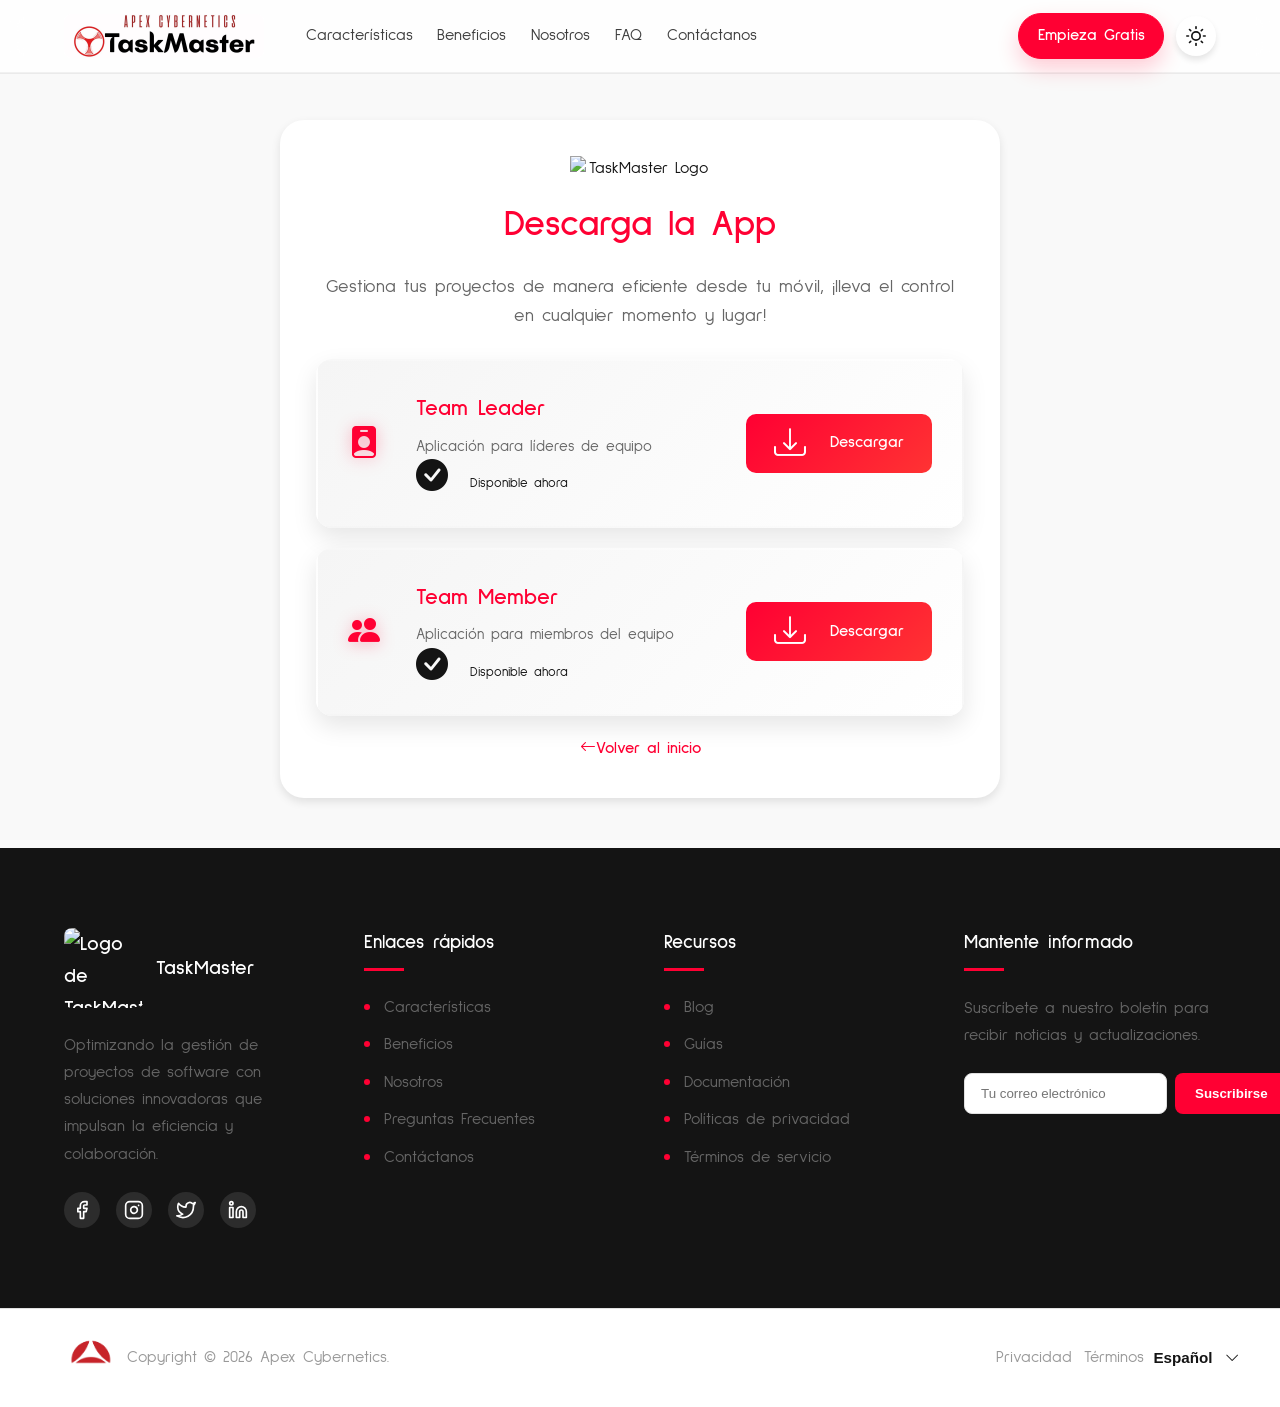
==== commit 07d4e420: "fix" ====
--- a/login.html
+++ b/login.html
@@ -18,45 +18,39 @@
   <nav class="navbar">
     <div class="nav-container">
       <a href="#" class="nav-logo">
-        <img src="img/TaskMaster_logo.png" alt="Logo de TaskMaster" width="80" height="80">
-        <span>TaskMaster</span>
+        <img src="img/TB3.png" data-light-src="img/TB3.png" data-dark-src="img/TB4.png" alt="Logo de TaskMaster" width="200" height="80">
+
       </a>
-        <ul class="nav-menu">
-          <li><a href="index.html#features" class="nav-link" data-i18n="nav.features">Características</a></li>
-          <li><a href="index.html#benefits" class="nav-link" data-i18n="nav.benefits">Beneficios</a></li>
-          <li><a href="index.html#about" class="nav-link" data-i18n="nav.about">Nosotros</a></li>
-          <li><a href="index.html#faq-section" class="nav-link" data-i18n="nav.faq">FAQ</a></li>
-          <li><a href="index.html#contact" class="nav-link" data-i18n="nav.contact">Contáctanos</a></li>
-          <li>
-            <a href="login.html" class="nav-link button-link button-link-login" target="_blank" rel="noopener">
-              Login
-            </a>
-          </li>
-          <li>
-            <a href="login.html" class="nav-link button-link button-link-primary" target="_blank" rel="noopener">
-              Empieza Gratis
-            </a>
-          </li>
-        </ul>
-      <button class="theme-toggle" aria-label="Cambiar modo oscuro/claro" title="Cambiar tema">
-        <svg class="sun-icon" xmlns="http://www.w3.org/2000/svg" width="20" height="20" viewBox="0 0 24 24" fill="none" stroke="currentColor" stroke-width="2" stroke-linecap="round" stroke-linejoin="round">
-          <circle cx="12" cy="12" r="5"></circle>
-          <line x1="12" y1="1" x2="12" y2="3"></line>
-          <line x1="12" y1="21" x2="12" y2="23"></line>
-          <line x1="4.22" y1="4.22" x2="5.64" y2="5.64"></line>
-          <line x1="18.36" y1="18.36" x2="19.78" y2="19.78"></line>
-          <line x1="1" y1="12" x2="3" y2="12"></line>
-          <line x1="21" y1="12" x2="23" y2="12"></line>
-          <line x1="4.22" y1="19.78" x2="5.64" y2="18.36"></line>
-          <line x1="18.36" y1="5.64" x2="19.78" y2="4.22"></line>
-        </svg>
-        <svg class="moon-icon" xmlns="http://www.w3.org/2000/svg" width="20" height="20" viewBox="0 0 24 24" fill="none" stroke="currentColor" stroke-width="2" stroke-linecap="round" stroke-linejoin="round">
-          <path d="M21 12.79A9 9 0 1 1 11.21 3 7 7 0 0 0 21 12.79z"></path>
-        </svg>
-      </button>
-      <button class="language-toggle" aria-label="Cambiar idioma" title="Change Language">
-        <span class="lang-text">EN</span>
-      </button>
+      <ul class="nav-menu">
+
+        <li><a href="index.html#features" class="nav-link" data-i18n="nav.features">Características</a></li>
+        <li><a href="index.html#benefits" class="nav-link" data-i18n="nav.benefits">Beneficios</a></li>
+        <li><a href="index.html#about" class="nav-link" data-i18n="nav.about">Nosotros</a></li>
+        <li><a href="index.html#faq-section" class="nav-link" data-i18n="nav.faq">FAQ</a></li>
+        <li><a href="index.html#contact" class="nav-link" data-i18n="nav.contact">Contáctanos</a></li>
+      </ul>
+      <div class="nav-actions">
+        <a href="login.html" class="nav-link button-link button-link-primary" target="_blank" rel="noopener">
+          Empieza Gratis
+        </a>
+        <button class="theme-toggle" aria-label="Cambiar modo oscuro/claro" title="Cambiar tema">
+          <svg class="sun-icon" xmlns="http://www.w3.org/2000/svg" width="20" height="20" viewBox="0 0 24 24" fill="none" stroke="currentColor" stroke-width="2" stroke-linecap="round" stroke-linejoin="round">
+            <circle cx="12" cy="12" r="5"></circle>
+            <line x1="12" y1="1" x2="12" y2="3"></line>
+            <line x1="12" y1="21" x2="12" y2="23"></line>
+            <line x1="4.22" y1="4.22" x2="5.64" y2="5.64"></line>
+            <line x1="18.36" y1="18.36" x2="19.78" y2="19.78"></line>
+            <line x1="1" y1="12" x2="3" y2="12"></line>
+            <line x1="21" y1="12" x2="23" y2="12"></line>
+            <line x1="4.22" y1="19.78" x2="5.64" y2="18.36"></line>
+            <line x1="18.36" y1="5.64" x2="19.78" y2="4.22"></line>
+          </svg>
+          <svg class="moon-icon" xmlns="http://www.w3.org/2000/svg" width="20" height="20" viewBox="0 0 24 24" fill="none" stroke="currentColor" stroke-width="2" stroke-linecap="round" stroke-linejoin="round">
+            <path d="M21 12.79A9 9 0 1 1 11.21 3 7 7 0 0 0 21 12.79z"></path>
+          </svg>
+        </button>
+      </div>
+      
       <button class="hamburger" aria-label="Menú" aria-expanded="false">
         <span class="bar"></span>
         <span class="bar"></span>
@@ -143,7 +137,7 @@
       <div class="container">
         <div class="footer-grid">
           <div class="footer-info">
-            <a href="#" class="footer-logo">
+            <a href="index.html" class="footer-logo">
               <img src="img/TaskMaster_logo.png" alt="Logo de TaskMaster" width="80" height="80">
               <span>TaskMaster</span>
             </a>
@@ -201,10 +195,10 @@
             <h3 data-i18n="footer.resources">Recursos</h3>
             <ul>
               <li><a href="#" data-i18n="footer.blog">Blog</a></li>
-              <li><a href="#" data-i18n="footer.guides">Guías</a></li>
-              <li><a href="#" data-i18n="footer.documentation">Documentación</a></li>
-              <li><a href="#" data-i18n="footer.privacy_policy">Políticas de privacidad</a></li>
-              <li><a href="#" data-i18n="footer.terms_service">Términos de servicio</a></li>
+              <li><a href="docs/Guia_Usuario_TaskMaster.pdf" data-i18n="footer.guides" download="Guia_Usuario_TaskMaster.pdf">Guías</a></li>
+              <li><a href="docs/Documentacion_Tecnica_TaskMaster.pdf" data-i18n="footer.documentation" download="Documentacion_Tecnica_TaskMaster.pdf">Documentación</a></li>
+              <li><a href="privacy.html" data-i18n="footer.privacy_policy">Políticas de privacidad</a></li>
+              <li><a href="terms.html" data-i18n="footer.terms_service">Términos de servicio</a></li>
             </ul>
           </div>
 
@@ -223,18 +217,40 @@
     <div class="footer-bottom">
       <div class="container">
         <div class="footer-bottom-content">
-          <p data-i18n="footer.copyright">&copy; 2025 WORKHUB. Todos los derechos reservados.</p>
+          <div class="footer-copy-wrap">
+            <img src="img/apex2.png" alt="Apex" class="footer-inline-apex">
+            <p data-i18n="footer.copyright">Copyright &copy; 2026 Apex Cybernetics</p>
+          </div>
           <div class="footer-bottom-links">
-            <a href="#" data-i18n="footer.privacy">Privacidad</a>
-            <a href="#" data-i18n="footer.terms">Términos</a>
-            <a href="#" data-i18n="footer.cookies">Cookies</a>
+            <a href="privacy.html" data-i18n="footer.privacy">Privacidad</a>
+            <a href="terms.html" data-i18n="footer.terms">Términos</a>
+            <div class="language-dropdown">
+              <button class="language-toggle dropdown-toggle" aria-haspopup="true" aria-expanded="false" title="Cambiar idioma">
+                <span class="lang-text">ES</span>
+                <i class="bi bi-chevron-down" aria-hidden="true" style="margin-left:6px;font-size:0.9rem;"></i>
+              </button>
+              <ul class="dropdown-menu" aria-label="Seleccionar idioma">
+                <li><button class="language-option" data-lang="de">Deutsch</button></li>
+                <li><button class="language-option" data-lang="en">English</button></li>
+                <li><button class="language-option" data-lang="es">Español</button></li>
+                <li><button class="language-option" data-lang="fr">Français</button></li>
+                <li><button class="language-option" data-lang="it">Italiano</button></li>
+                <li><button class="language-option" data-lang="ko">한국어</button></li>
+                <li><button class="language-option" data-lang="nl">Nederlands</button></li>
+                <li><button class="language-option" data-lang="ja">日本語</button></li>
+                <li><button class="language-option" data-lang="pl">Polski</button></li>
+                <li><button class="language-option" data-lang="pt">Português</button></li>
+                <li><button class="language-option" data-lang="ru">русский</button></li>
+                <li><button class="language-option" data-lang="zh">中文</button></li>
+              </ul>
+            </div>
           </div>
         </div>
       </div>
     </div>
   </footer>
 
-  <script type="text/javascript" src="https://cdn.emailjs.com/sdk/3.6.2/email.min.js" defer></script>
+  <script type="text/javascript" src="https://cdn.jsdelivr.net/npm/@emailjs/browser@4/dist/email.min.js" defer></script>
   <script src="js/script.js" defer></script>
 
 </body>
--- a/styles/style.css
+++ b/styles/style.css
@@ -315,12 +315,13 @@
 
 .nav-container {
   display: flex;
-  justify-content: space-between;
+  justify-content: flex-start;
   align-items: center;
   min-height: 72px;
   padding: 0 1.5rem;
   max-width: 1200px;
   margin: 0 auto;
+  gap: 1.25rem;
 }
 
 .nav-logo {
@@ -342,10 +343,19 @@
   display: flex;
   align-items: center;
   list-style: none;
+  gap: 0.35rem;
+}
+
+.nav-actions {
+  display: flex;
+  align-items: center;
+  gap: 0.75rem;
+  margin-left: auto;
+  flex-shrink: 0;
 }
 
 .nav-menu li {
-  margin-left: 1rem;
+  margin-left: 0;
 }
 
 .nav-link {
@@ -439,7 +449,7 @@
   color: var(--text-primary);
   cursor: pointer;
   transition: all 0.3s ease;
-  margin-left: 1rem;
+  margin-left: 0;
   box-shadow: var(--shadow);
   position: relative;
 }
@@ -499,6 +509,445 @@
   transition: all 0.3s ease;
 }
 
+/* Footer language dropdown */
+.language-dropdown {
+  display: inline-block;
+  position: relative;
+  margin-left: 0.75rem;
+}
+
+.language-dropdown .dropdown-toggle {
+  display: inline-flex;
+  align-items: center;
+  gap: 6px;
+  padding: 0;
+  border-radius: 0;
+  border: none;
+  background: transparent;
+  color: var(--text-primary);
+  cursor: pointer;
+  box-shadow: none;
+  font-weight: 600;
+  font-size: 0.95rem;
+  line-height: 1;
+  text-decoration: none;
+}
+
+.language-dropdown .dropdown-menu {
+  position: absolute;
+  right: 0;
+  bottom: calc(100% + 8px);
+  background: var(--card-bg);
+  border-radius: 10px;
+  box-shadow: var(--shadow-lg);
+  display: none;
+  list-style: none;
+  padding: 6px 0;
+  min-width: 160px;
+  z-index: 1200;
+}
+
+.language-dropdown.open .dropdown-menu {
+  display: block;
+}
+
+/* make menu scrollable when many languages */
+.language-dropdown .dropdown-menu {
+  max-height: 260px;
+  overflow-y: auto;
+}
+
+/* thin scrollbar for dropdown */
+.language-dropdown .dropdown-menu::-webkit-scrollbar {
+  width: 8px;
+}
+.language-dropdown .dropdown-menu::-webkit-scrollbar-thumb {
+  background: rgba(0,0,0,0.12);
+  border-radius: 6px;
+}
+
+.dropdown-menu li button {
+  width: 100%;
+  text-align: left;
+  padding: 8px 12px;
+  border: none;
+  background: transparent;
+  cursor: pointer;
+  color: var(--text-primary);
+  font-weight: 600;
+}
+
+.dropdown-menu li button:hover {
+  background: var(--light-gray);
+}
+
+/* Make footer links and the language toggle look consistent */
+.footer-bottom-content .footer-bottom-links {
+  display: flex;
+  align-items: center;
+  gap: 0.75rem;
+}
+
+.footer-bottom-links a,
+.language-dropdown .dropdown-toggle {
+  color: var(--text-primary);
+  text-decoration: none;
+}
+
+.footer-bottom-links a:hover,
+.language-dropdown .dropdown-toggle:hover {
+  color: var(--primary);
+}
+
+.legal-page {
+  background:
+    radial-gradient(circle at top left, rgba(255, 0, 51, 0.10), transparent 28%),
+    linear-gradient(180deg, var(--bg-primary) 0%, var(--bg-secondary) 100%);
+  color: var(--text-primary);
+}
+
+body.privacy-page.legal-page {
+  background:
+    radial-gradient(circle at top left, rgba(20, 150, 255, 0.14), transparent 30%),
+    radial-gradient(circle at bottom right, rgba(0, 208, 170, 0.10), transparent 26%),
+    linear-gradient(180deg, var(--bg-primary) 0%, var(--bg-secondary) 100%);
+}
+
+body.terms-page.legal-page {
+  background:
+    radial-gradient(circle at top left, rgba(255, 176, 0, 0.15), transparent 30%),
+    radial-gradient(circle at bottom right, rgba(255, 0, 51, 0.08), transparent 28%),
+    linear-gradient(180deg, var(--bg-primary) 0%, var(--bg-secondary) 100%);
+}
+
+.legal-hero {
+  padding: 7rem 0 4rem;
+}
+
+.legal-hero-card {
+  max-width: 980px;
+  margin: 0 auto;
+  padding: 2.75rem;
+  background: rgba(255, 255, 255, 0.78);
+  border: 1px solid rgba(0, 0, 0, 0.06);
+  border-radius: 32px;
+  box-shadow: 0 18px 45px rgba(0, 0, 0, 0.08);
+  backdrop-filter: blur(10px);
+  -webkit-backdrop-filter: blur(10px);
+  position: relative;
+  overflow: hidden;
+}
+
+.legal-hero-card::before {
+  content: '';
+  position: absolute;
+  inset: 0 auto auto 0;
+  width: 100%;
+  height: 6px;
+  background: linear-gradient(90deg, var(--primary), rgba(255, 0, 51, 0.25));
+}
+
+body.privacy-page .legal-hero-card::before {
+  background: linear-gradient(90deg, #1496ff, #00d0aa);
+}
+
+body.terms-page .legal-hero-card::before {
+  background: linear-gradient(90deg, #ffb000, #ff5f2e);
+}
+
+[data-theme="dark"] .legal-hero-card {
+  background: rgba(26, 26, 26, 0.88);
+  border-color: rgba(255, 255, 255, 0.06);
+  box-shadow: 0 18px 45px rgba(0, 0, 0, 0.26);
+}
+
+.legal-kicker {
+  display: inline-flex;
+  align-items: center;
+  gap: 0.5rem;
+  margin-bottom: 1rem;
+  padding: 0.45rem 0.85rem;
+  border-radius: 999px;
+  background: rgba(255, 0, 51, 0.08);
+  color: var(--primary);
+  font-size: 0.78rem;
+  font-weight: 700;
+  letter-spacing: 0.18em;
+  text-transform: uppercase;
+}
+
+body.privacy-page .legal-kicker {
+  background: rgba(20, 150, 255, 0.10);
+  color: #1496ff;
+}
+
+body.terms-page .legal-kicker {
+  background: rgba(255, 176, 0, 0.12);
+  color: #ffb000;
+}
+
+.legal-hero-card h1 {
+  font-size: clamp(2.3rem, 5vw, 4rem);
+  line-height: 1.08;
+  margin-bottom: 1rem;
+  color: var(--text-primary);
+}
+
+.legal-lead {
+  font-size: 1.1rem;
+  line-height: 1.8;
+  color: var(--text-secondary);
+  max-width: 820px;
+}
+
+.legal-meta {
+  display: flex;
+  flex-wrap: wrap;
+  gap: 1rem;
+  margin-top: 1.5rem;
+}
+
+.legal-meta-item {
+  display: inline-flex;
+  align-items: center;
+  gap: 0.5rem;
+  padding: 0.8rem 1rem;
+  border-radius: 18px;
+  background: var(--card-bg);
+  color: var(--text-primary);
+  border: 1px solid var(--border-color);
+}
+
+body.privacy-page .legal-meta-item {
+  border-color: rgba(20, 150, 255, 0.18);
+}
+
+body.terms-page .legal-meta-item {
+  border-color: rgba(255, 176, 0, 0.20);
+}
+
+.legal-content {
+  padding: 0 0 6rem;
+}
+
+.legal-grid {
+  display: grid;
+  grid-template-columns: minmax(0, 1fr) 290px;
+  gap: 2rem;
+  align-items: start;
+}
+
+.legal-section {
+  background: var(--card-bg);
+  border: 1px solid var(--border-color);
+  border-radius: 28px;
+  padding: 2rem;
+  box-shadow: var(--shadow-lg);
+  position: relative;
+  overflow: hidden;
+}
+
+.legal-section::before {
+  content: '';
+  position: absolute;
+  left: 0;
+  top: 0;
+  width: 100%;
+  height: 1px;
+  background: linear-gradient(90deg, rgba(255, 0, 51, 0.45), transparent);
+}
+
+body.privacy-page .legal-section::before {
+  background: linear-gradient(90deg, rgba(20, 150, 255, 0.55), transparent);
+}
+
+body.terms-page .legal-section::before {
+  background: linear-gradient(90deg, rgba(255, 176, 0, 0.60), transparent);
+}
+
+.legal-section + .legal-section {
+  margin-top: 1.5rem;
+}
+
+.legal-section h2 {
+  font-size: 1.75rem;
+  margin-bottom: 1rem;
+  color: var(--text-primary);
+}
+
+body.privacy-page .legal-section h2 {
+  color: #0f4f8b;
+}
+
+body.terms-page .legal-section h2 {
+  color: #8a4d00;
+}
+
+.legal-section h3 {
+  font-size: 1.2rem;
+  margin: 1.25rem 0 0.75rem;
+  color: var(--text-primary);
+}
+
+.legal-section p {
+  color: var(--text-secondary);
+  line-height: 1.8;
+  margin-bottom: 1rem;
+}
+
+.legal-section p:last-child {
+  margin-bottom: 0;
+}
+
+.legal-list {
+  list-style: none;
+  display: grid;
+  gap: 0.85rem;
+  margin: 1rem 0 0;
+}
+
+.legal-list li {
+  display: flex;
+  gap: 0.8rem;
+  color: var(--text-secondary);
+  line-height: 1.7;
+}
+
+.legal-list li i {
+  color: var(--primary);
+  margin-top: 0.25rem;
+  flex-shrink: 0;
+}
+
+body.privacy-page .legal-list li i {
+  color: #1496ff;
+}
+
+body.terms-page .legal-list li i {
+  color: #ffb000;
+}
+
+.legal-aside {
+  position: sticky;
+  top: 110px;
+  display: grid;
+  gap: 1rem;
+}
+
+.legal-aside-card {
+  background: var(--card-bg);
+  border: 1px solid var(--border-color);
+  border-radius: 24px;
+  padding: 1.35rem;
+  box-shadow: var(--shadow);
+  position: relative;
+  overflow: hidden;
+}
+
+.legal-aside-card::before {
+  content: '';
+  position: absolute;
+  inset: 0 auto auto 0;
+  width: 100%;
+  height: 4px;
+  background: linear-gradient(90deg, rgba(255, 0, 51, 0.75), transparent);
+}
+
+body.privacy-page .legal-aside-card::before {
+  background: linear-gradient(90deg, #1496ff, #00d0aa);
+}
+
+body.terms-page .legal-aside-card::before {
+  background: linear-gradient(90deg, #ffb000, #ff5f2e);
+}
+
+.legal-aside-card h3 {
+  font-size: 1rem;
+  margin-bottom: 0.75rem;
+  color: var(--text-primary);
+}
+
+.legal-aside-card p,
+.legal-aside-card a {
+  color: var(--text-secondary);
+  line-height: 1.7;
+}
+
+.legal-aside-card a {
+  color: var(--primary);
+  text-decoration: none;
+}
+
+.legal-aside-card a:hover {
+  text-decoration: underline;
+}
+
+.legal-cta {
+  margin-top: 1.5rem;
+  padding: 1.35rem;
+  border-radius: 22px;
+  background: linear-gradient(135deg, rgba(255, 0, 51, 0.95), rgba(255, 89, 89, 0.95));
+  color: var(--white);
+}
+
+body.privacy-page .legal-cta {
+  background: linear-gradient(135deg, rgba(20, 150, 255, 0.96), rgba(0, 208, 170, 0.94));
+}
+
+body.terms-page .legal-cta {
+  background: linear-gradient(135deg, rgba(255, 176, 0, 0.96), rgba(255, 95, 46, 0.94));
+}
+
+.legal-cta h3,
+.legal-cta p {
+  color: var(--white);
+}
+
+.legal-cta a {
+  display: inline-flex;
+  align-items: center;
+  gap: 0.35rem;
+  margin-top: 0.75rem;
+  color: var(--white);
+  font-weight: 700;
+  text-decoration: none;
+}
+
+.legal-cta a:hover {
+  text-decoration: underline;
+}
+
+@media (max-width: 992px) {
+  .legal-grid {
+    grid-template-columns: 1fr;
+  }
+
+  .legal-aside {
+    position: static;
+  }
+}
+
+@media (max-width: 576px) {
+  .legal-hero {
+    padding: 6rem 0 3rem;
+  }
+
+  .legal-hero-card,
+  .legal-section,
+  .legal-aside-card {
+    padding: 1.35rem;
+    border-radius: 22px;
+  }
+
+  .legal-hero-card h1 {
+    font-size: 2rem;
+  }
+
+  .legal-lead {
+    font-size: 1rem;
+  }
+}
+
 .hamburger {
   display: none;
   background: none;
@@ -707,6 +1156,104 @@
   font-weight: 700;
   color: var(--text-primary);
   transition: color 0.3s ease;
+}
+
+/* Platforms section (Web + Móvil) */
+.platforms-section {
+  padding: 5rem 0;
+  background: transparent;
+}
+
+.platforms-grid {
+  display: grid;
+  grid-template-columns: repeat(2, 1fr);
+  gap: 3.5rem;
+  align-items: start;
+  margin-top: 2rem;
+}
+
+.platform-card {
+  background: var(--card-bg);
+  border-radius: 14px;
+  padding: 2.25rem 1.75rem;
+  text-align: center;
+  box-shadow: var(--shadow-lg);
+  display: flex;
+  flex-direction: column;
+  align-items: center;
+  justify-content: center;
+}
+
+.platform-icon {
+  width: 120px;
+  height: auto;
+  margin-bottom: 1.25rem;
+}
+
+.platform-title {
+  font-size: 1.6rem;
+  margin: 0.5rem 0 1rem;
+  color: var(--text-primary);
+}
+
+.platform-actions {
+  display: flex;
+  gap: 0.8rem;
+  align-items: center;
+  justify-content: center;
+  margin-top: 0.5rem;
+}
+
+.platform-button {
+  display: inline-block;
+  padding: 0.6rem 1.1rem;
+  border-radius: 10px;
+  border: 1px solid var(--border-color);
+  background: transparent;
+  color: var(--text-primary);
+  text-decoration: none;
+  font-weight: 700;
+  transition: var(--transition);
+}
+
+.platform-button:hover {
+  background: var(--primary);
+  color: var(--white);
+  border-color: var(--primary);
+}
+
+.platform-badges {
+  flex-direction: column;
+  gap: 0.6rem;
+}
+
+.store-link {
+  display: inline-flex;
+  align-items: center;
+  justify-content: center;
+  height: 48px;
+}
+
+.store-link img {
+  height: 100%;
+  width: auto;
+  display: block;
+}
+
+@media (max-width: 880px) {
+  .platforms-grid {
+    grid-template-columns: 1fr;
+  }
+  .platform-badges {
+    flex-direction: row;
+    gap: 0.6rem;
+  }
+  .store-link {
+    height: 44px;
+  }
+  .store-link img {
+    height: 100%;
+  }
 }
 
 .benefit-card p {
@@ -1093,6 +1640,12 @@
   margin-top: 1rem;
 }
 
+.submit-button:disabled {
+  opacity: 0.75;
+  cursor: not-allowed;
+  transform: none;
+}
+
 .submit-button:hover {
   background: var(--bg-tertiary);
   transform: translateY(-3px);
@@ -1587,6 +2140,26 @@
   margin-bottom: 1rem;
 }
 
+.form-status-message {
+  margin-top: 0.75rem;
+  padding: 0.9rem 1rem;
+  border-radius: var(--border-radius);
+  font-size: 0.95rem;
+  font-weight: 600;
+}
+
+.form-status-message.is-success {
+  background-color: rgba(40, 167, 69, 0.1);
+  color: #1f7a34;
+  border: 1px solid rgba(40, 167, 69, 0.18);
+}
+
+.form-status-message.is-error {
+  background-color: rgba(220, 53, 69, 0.1);
+  color: #b42331;
+  border: 1px solid rgba(220, 53, 69, 0.18);
+}
+
 /* Media Queries */
 @media (max-width: 992px) {
   .hero-content h1 {
@@ -1786,6 +2359,10 @@
 }
 
 @media (max-width: 768px) {
+  .nav-actions {
+    gap: 0.5rem;
+  }
+
   .nav-menu {
     position: fixed;
     top: 70px;
@@ -1812,7 +2389,6 @@
   }
   
   .theme-toggle {
-    margin-left: 0.5rem;
     margin-right: 0.5rem;
   }
   
